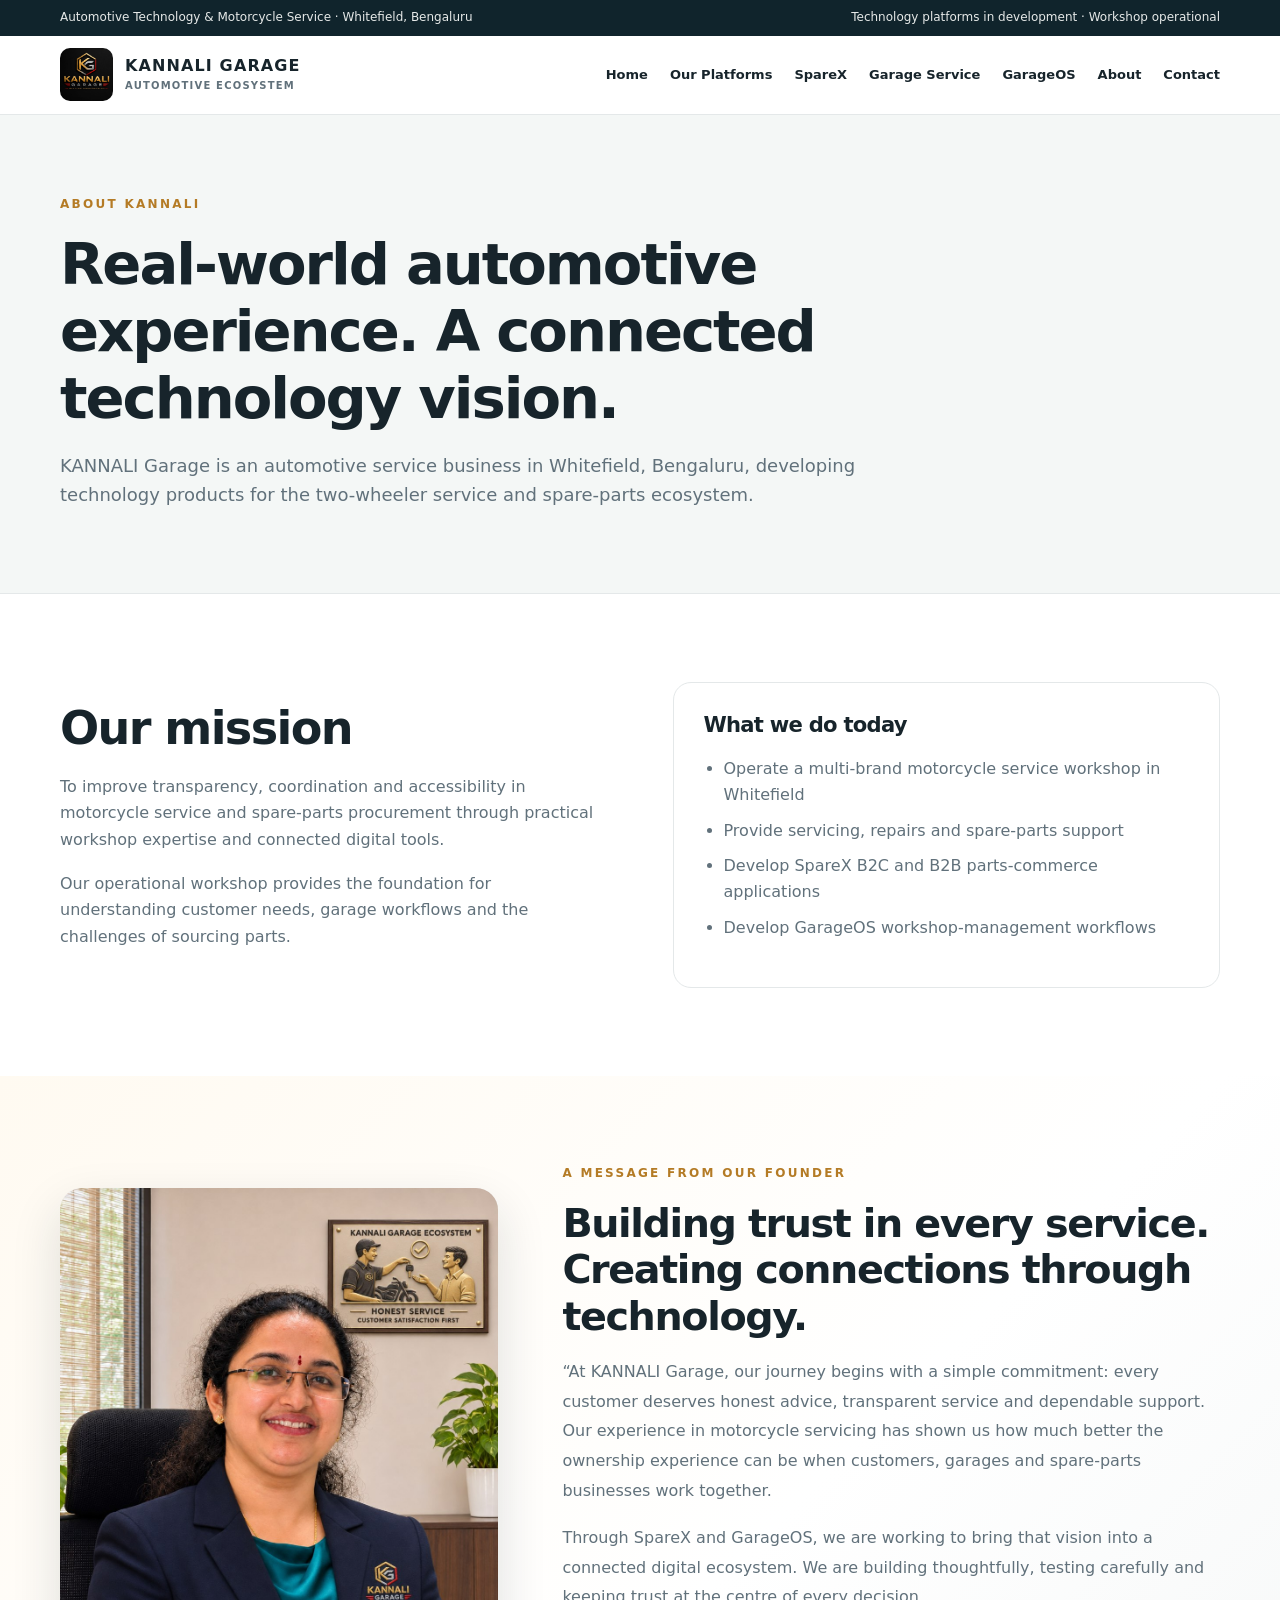
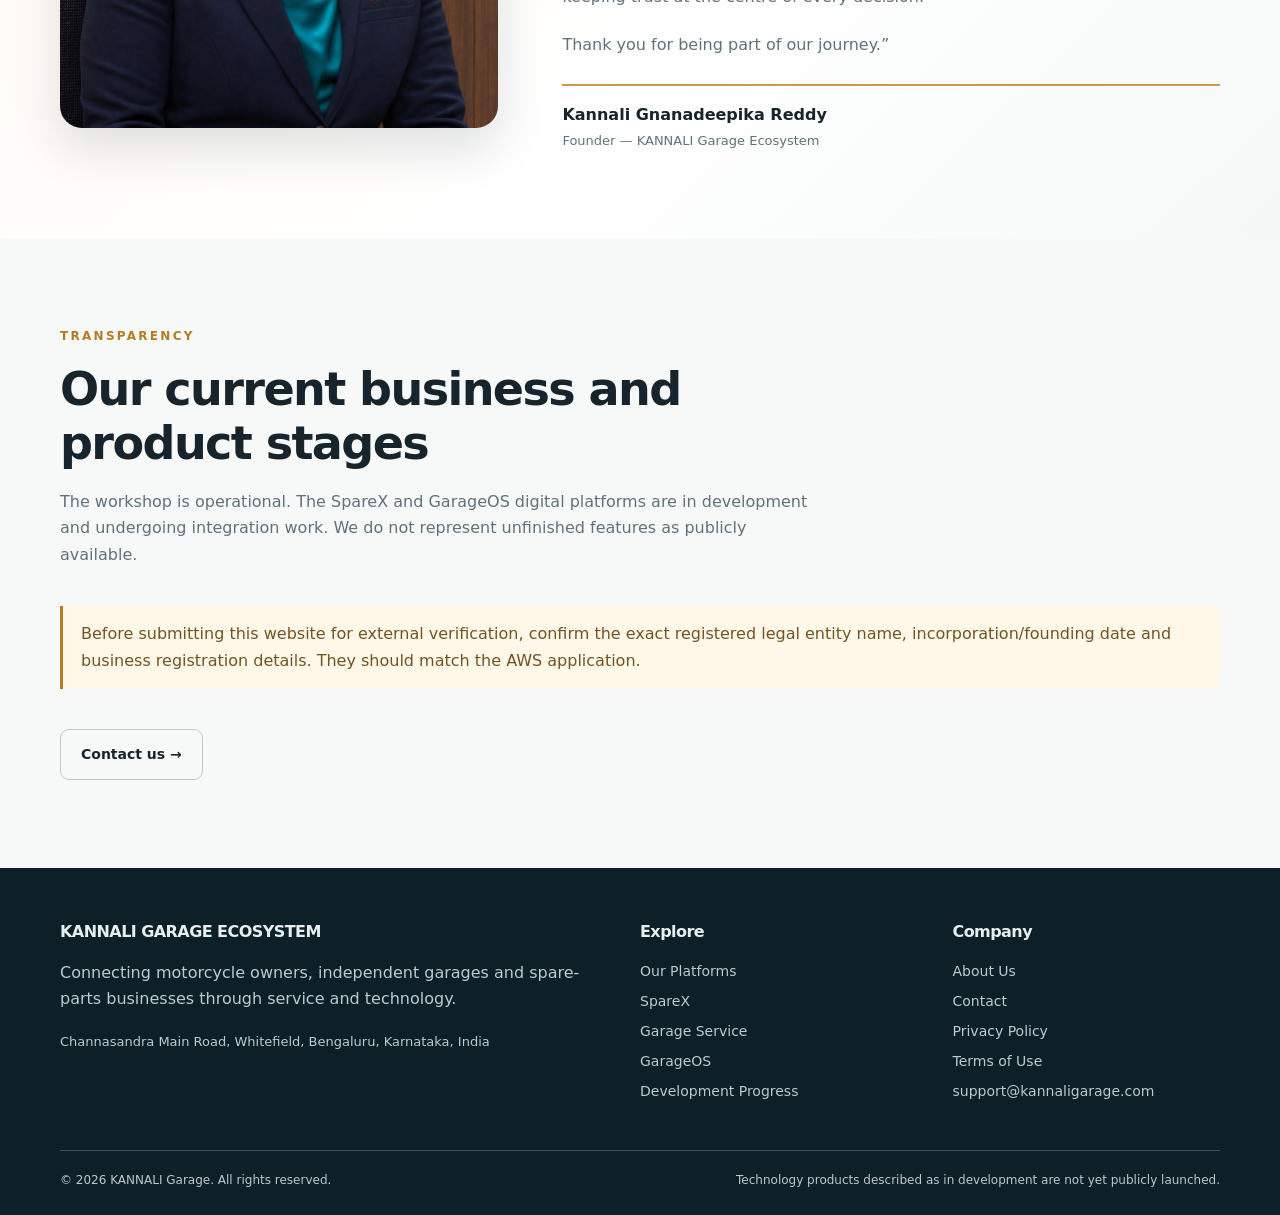
==== about.html @ 6e6c966b "Add files via upload with: KANNALI Garage V2 - Technology Ecosystem and Founder Message" ====
<!doctype html><html lang="en"><head><meta charset="utf-8"><meta name="viewport" content="width=device-width,initial-scale=1"><title>About KANNALI Garage | KANNALI Garage</title><meta name="description" content="Learn about the KANNALI Garage automotive service business and connected technology initiative."><link rel="canonical" href="https://www.kannaligarage.com/about.html"><link rel="icon" href="assets/favicon.svg" type="image/svg+xml"><link rel="stylesheet" href="style.css"><script defer src="app.js"></script></head><body><div id="site-header"></div><main><section class="page-hero"><div class="container"><div class="eyebrow">About KANNALI</div><h1>Real-world automotive experience. A connected technology vision.</h1><p>KANNALI Garage is an automotive service business in Whitefield, Bengaluru, developing technology products for the two-wheeler service and spare-parts ecosystem.</p></div></section><section class="section"><div class="container split"><div><h2>Our mission</h2><p>To improve transparency, coordination and accessibility in motorcycle service and spare-parts procurement through practical workshop expertise and connected digital tools.</p><p>Our operational workshop provides the foundation for understanding customer needs, garage workflows and the challenges of sourcing parts.</p></div><div class="panel"><h3>What we do today</h3><ul class="list"><li>Operate a multi-brand motorcycle service workshop in Whitefield</li><li>Provide servicing, repairs and spare-parts support</li><li>Develop SpareX B2C and B2B parts-commerce applications</li><li>Develop GarageOS workshop-management workflows</li></ul></div></div></section><section class="section ceo-section" aria-labelledby="ceo-title"><div class="container ceo-layout"><div class="ceo-photo"><img src="assets/ceo-portrait.jpg" alt="KANNALI Garage leadership portrait" loading="lazy"></div><div class="ceo-content"><div class="eyebrow">A Message from Our Founder</div><h2 id="ceo-title">Building trust in every service. Creating connections through technology.</h2><p class="ceo-quote">“At KANNALI Garage, our journey begins with a simple commitment: every customer deserves honest advice, transparent service and dependable support. Our experience in motorcycle servicing has shown us how much better the ownership experience can be when customers, garages and spare-parts businesses work together.</p><p class="ceo-quote">Through SpareX and GarageOS, we are working to bring that vision into a connected digital ecosystem. We are building thoughtfully, testing carefully and keeping trust at the centre of every decision.</p><p class="ceo-quote">Thank you for being part of our journey.”</p><div class="ceo-signature"><strong>Kannali Gnanadeepika Reddy</strong><span>Founder — KANNALI Garage Ecosystem</span></div></div></div></section><section class="section alt"><div class="container"><div class="section-head"><div class="eyebrow">Transparency</div><h2>Our current business and product stages</h2><p>The workshop is operational. The SpareX and GarageOS digital platforms are in development and undergoing integration work. We do not represent unfinished features as publicly available.</p></div><p class="note">Before submitting this website for external verification, confirm the exact registered legal entity name, incorporation/founding date and business registration details. They should match the AWS application.</p><a class="btn outline" href="contact.html" style="margin-top:22px">Contact us →</a></div></section></main><div id="site-footer"></div></body></html>
---- style.css ----
:root{--ink:#17242b;--muted:#61717b;--gold:#b47b25;--gold-light:#fff3da;--red:#ba3433;--line:#e4e8e9;--bg:#f7f9f9;--white:#fff;--dark:#10242c}*{box-sizing:border-box}html{scroll-behavior:smooth}body{margin:0;font:16px/1.65 system-ui,-apple-system,Segoe UI,Arial,sans-serif;color:var(--ink);background:#fff}a{color:inherit;text-decoration:none}img{max-width:100%;display:block}button{font:inherit}h1,h2,h3{line-height:1.17;letter-spacing:-.035em;margin:0 0 18px}h1{font-size:clamp(2.4rem,5.5vw,5.1rem)}h2{font-size:clamp(2rem,3.6vw,3.2rem)}h3{font-size:1.32rem}p{margin:0 0 18px;color:var(--muted)}.container{width:min(1160px,calc(100% - 40px));margin:auto}.topline{background:var(--dark);color:#e6e9e8;font-size:12px;padding:8px 0}.topline .container{display:flex;justify-content:space-between;gap:10px;flex-wrap:wrap}.header{background:#fff;position:sticky;top:0;z-index:50;border-bottom:1px solid var(--line)}.nav{display:flex;align-items:center;justify-content:space-between;gap:18px;min-height:78px}.brand{display:flex;align-items:center;gap:12px;font-weight:900;letter-spacing:.07em;line-height:1.1}.brand img{width:53px;height:53px;object-fit:cover;border-radius:10px}.brand small{font-size:10px;color:var(--muted);letter-spacing:.12em;font-weight:700}.links{display:flex;align-items:center;gap:22px;font-size:13px;font-weight:700}.links a:hover,.footer a:hover{color:var(--gold)}.nav-toggle{display:none;border:1px solid var(--line);background:#fff;padding:9px 13px;border-radius:9px}.btn{display:inline-flex;align-items:center;justify-content:center;gap:8px;border-radius:9px;padding:13px 20px;background:var(--gold);color:#fff;font-size:14px;font-weight:800;border:1px solid var(--gold);transition:transform .2s,background .2s}.btn:hover{transform:translateY(-2px);background:#94621d}.btn.outline{background:transparent;color:var(--ink);border-color:#bdc8cc}.btn.outline:hover{background:#f5f7f7}.btn.light{background:#fff;color:var(--dark);border-color:#fff}.eyebrow{text-transform:uppercase;letter-spacing:.19em;font-weight:800;font-size:12px;color:var(--gold);margin:0 0 16px}.hero{background:linear-gradient(115deg,#10242c 0%,#172f37 63%,#293c3c 100%);color:#fff;overflow:hidden}.hero .container{display:grid;grid-template-columns:1.15fr .85fr;align-items:center;gap:45px;min-height:600px;padding-top:72px;padding-bottom:72px}.hero h1{color:#fff}.hero h1 em{color:#f0c478;font-style:normal}.hero p{color:#d2dce0;font-size:18px;max-width:650px}.hero .eyebrow{color:#f2c980}.hero-actions{display:flex;gap:12px;flex-wrap:wrap;margin-top:26px}.hero-visual{background:radial-gradient(circle at 50% 40%,#38515b 0%,#1b333c 55%,#10242c 90%);border:1px solid #435962;border-radius:24px;padding:26px;box-shadow:0 30px 65px #06121855}.hero-visual img{border-radius:18px;width:100%;aspect-ratio:1;object-fit:cover}.hero-visual .label{font-size:11px;letter-spacing:.15em;text-transform:uppercase;color:#e8c482;text-align:center;margin-top:18px;font-weight:800}.pills{display:flex;gap:9px;flex-wrap:wrap;margin-top:26px}.pill{border:1px solid #587078;color:#e7eeee;border-radius:50px;padding:7px 13px;font-size:12px}.section{padding:88px 0}.section.alt{background:var(--bg)}.section-head{max-width:760px;margin-bottom:38px}.grid{display:grid;grid-template-columns:repeat(3,1fr);gap:22px}.grid.two{grid-template-columns:repeat(2,1fr)}.card{border:1px solid var(--line);background:#fff;border-radius:18px;padding:29px;box-shadow:0 12px 40px #1b303908}.card .num{font-size:12px;font-weight:900;color:var(--gold);letter-spacing:.15em}.card p{font-size:15px}.card .link{font-weight:800;font-size:14px;color:var(--gold)}.status{display:inline-block;background:#fff2da;color:#7e5213;padding:5px 11px;border-radius:30px;font-size:11px;font-weight:800;margin-bottom:18px}.status.live{background:#e7f6ee;color:#176a46}.split{display:grid;grid-template-columns:1fr 1fr;gap:65px;align-items:center}.panel{background:#fff;border:1px solid var(--line);border-radius:18px;padding:30px}.list{padding-left:20px;color:var(--muted)}.list li{margin:9px 0}.step{display:flex;gap:20px;align-items:flex-start;border-bottom:1px solid var(--line);padding:22px 0}.step strong{background:var(--gold-light);color:var(--gold);width:42px;height:42px;flex-shrink:0;border-radius:12px;display:grid;place-items:center}.step p{margin:4px 0 0}.callout{background:var(--dark);border-radius:20px;color:#fff;padding:42px;display:flex;justify-content:space-between;align-items:center;gap:20px}.callout p{color:#d0dce0}.page-hero{background:#f4f7f6;border-bottom:1px solid var(--line);padding:80px 0 65px}.page-hero h1{font-size:clamp(2.4rem,4.5vw,4.2rem);max-width:920px}.page-hero p{max-width:820px;font-size:18px}.facts{display:grid;grid-template-columns:repeat(3,1fr);gap:16px}.fact{padding:20px;background:var(--bg);border-radius:12px}.fact strong{display:block}.small{font-size:13px}.footer{background:#0e2027;color:#e8eeee;padding:55px 0 24px}.footer p,.footer a{color:#bbcbcf}.footer-grid{display:grid;grid-template-columns:2fr 1fr 1fr;gap:45px}.footer h3{font-size:16px}.footer a{display:block;margin:7px 0;font-size:14px}.footer-bottom{border-top:1px solid #3d5259;margin-top:40px;padding-top:20px;font-size:12px;color:#bdc8cd;display:flex;justify-content:space-between;gap:16px;flex-wrap:wrap}.contact-links a{display:inline-block;margin:6px 12px 6px 0;color:var(--gold);font-weight:700}.note{border-left:3px solid var(--gold);padding:15px 18px;background:#fff8e9;border-radius:0 8px 8px 0;color:#725422}.form-field{display:flex;flex-direction:column;gap:6px;margin:12px 0}.form-field input,.form-field textarea{padding:12px;border:1px solid #ccd5d8;border-radius:8px;font:inherit;width:100%}.form-field textarea{min-height:120px}.legal h2{font-size:24px;margin-top:30px}.legal p,.legal li{color:#5c6b75}.legal ul{padding-left:23px}@media(max-width:900px){.hero .container,.split{grid-template-columns:1fr}.hero-visual{max-width:440px}.links{gap:12px;font-size:12px}.grid{grid-template-columns:1fr 1fr}.footer-grid{grid-template-columns:1fr 1fr}.footer-grid>div:first-child{grid-column:1/-1}}@media(max-width:700px){.nav{min-height:68px}.nav-toggle{display:block}.links{display:none;position:absolute;left:0;right:0;top:68px;background:white;flex-direction:column;align-items:stretch;padding:20px;box-shadow:0 18px 28px #12212c1a}.links.open{display:flex}.links a{padding:7px}.hero .container{padding-top:50px;padding-bottom:50px;gap:20px;min-height:auto}.section{padding:58px 0}.grid,.grid.two,.facts,.footer-grid{grid-template-columns:1fr}.footer-grid>div:first-child{grid-column:auto}.callout{display:block;padding:28px}.card{padding:23px}.topline .container{justify-content:center;text-align:center}.page-hero{padding:58px 0 48px}}@media(prefers-reduced-motion:reduce){html{scroll-behavior:auto}.btn{transition:none}}

/* CEO message */
.ceo-section{background:linear-gradient(135deg,#fffaf1 0%,#fff 60%,#f6f8f8 100%)}
.ceo-layout{display:grid;grid-template-columns:minmax(250px,.8fr) minmax(0,1.2fr);gap:64px;align-items:center}
.ceo-photo{border-radius:22px;overflow:hidden;box-shadow:0 20px 50px #14232b24;background:#eee}
.ceo-photo img{width:100%;height:auto;max-height:540px;object-fit:cover;object-position:center 25%}
.ceo-content h2{font-size:clamp(1.9rem,3.1vw,3rem)}
.ceo-quote{font-size:16px;line-height:1.85}
.ceo-signature{margin-top:24px;padding-top:16px;border-top:2px solid #c89a49;display:flex;flex-direction:column;gap:2px}
.ceo-signature strong{font-size:16px}.ceo-signature span{font-size:13px;color:var(--muted)}
.ceo-note{margin-top:16px;font-style:italic}
@media(max-width:900px){.ceo-layout{grid-template-columns:1fr;gap:28px}.ceo-photo{max-width:460px}.ceo-photo img{max-height:480px}}
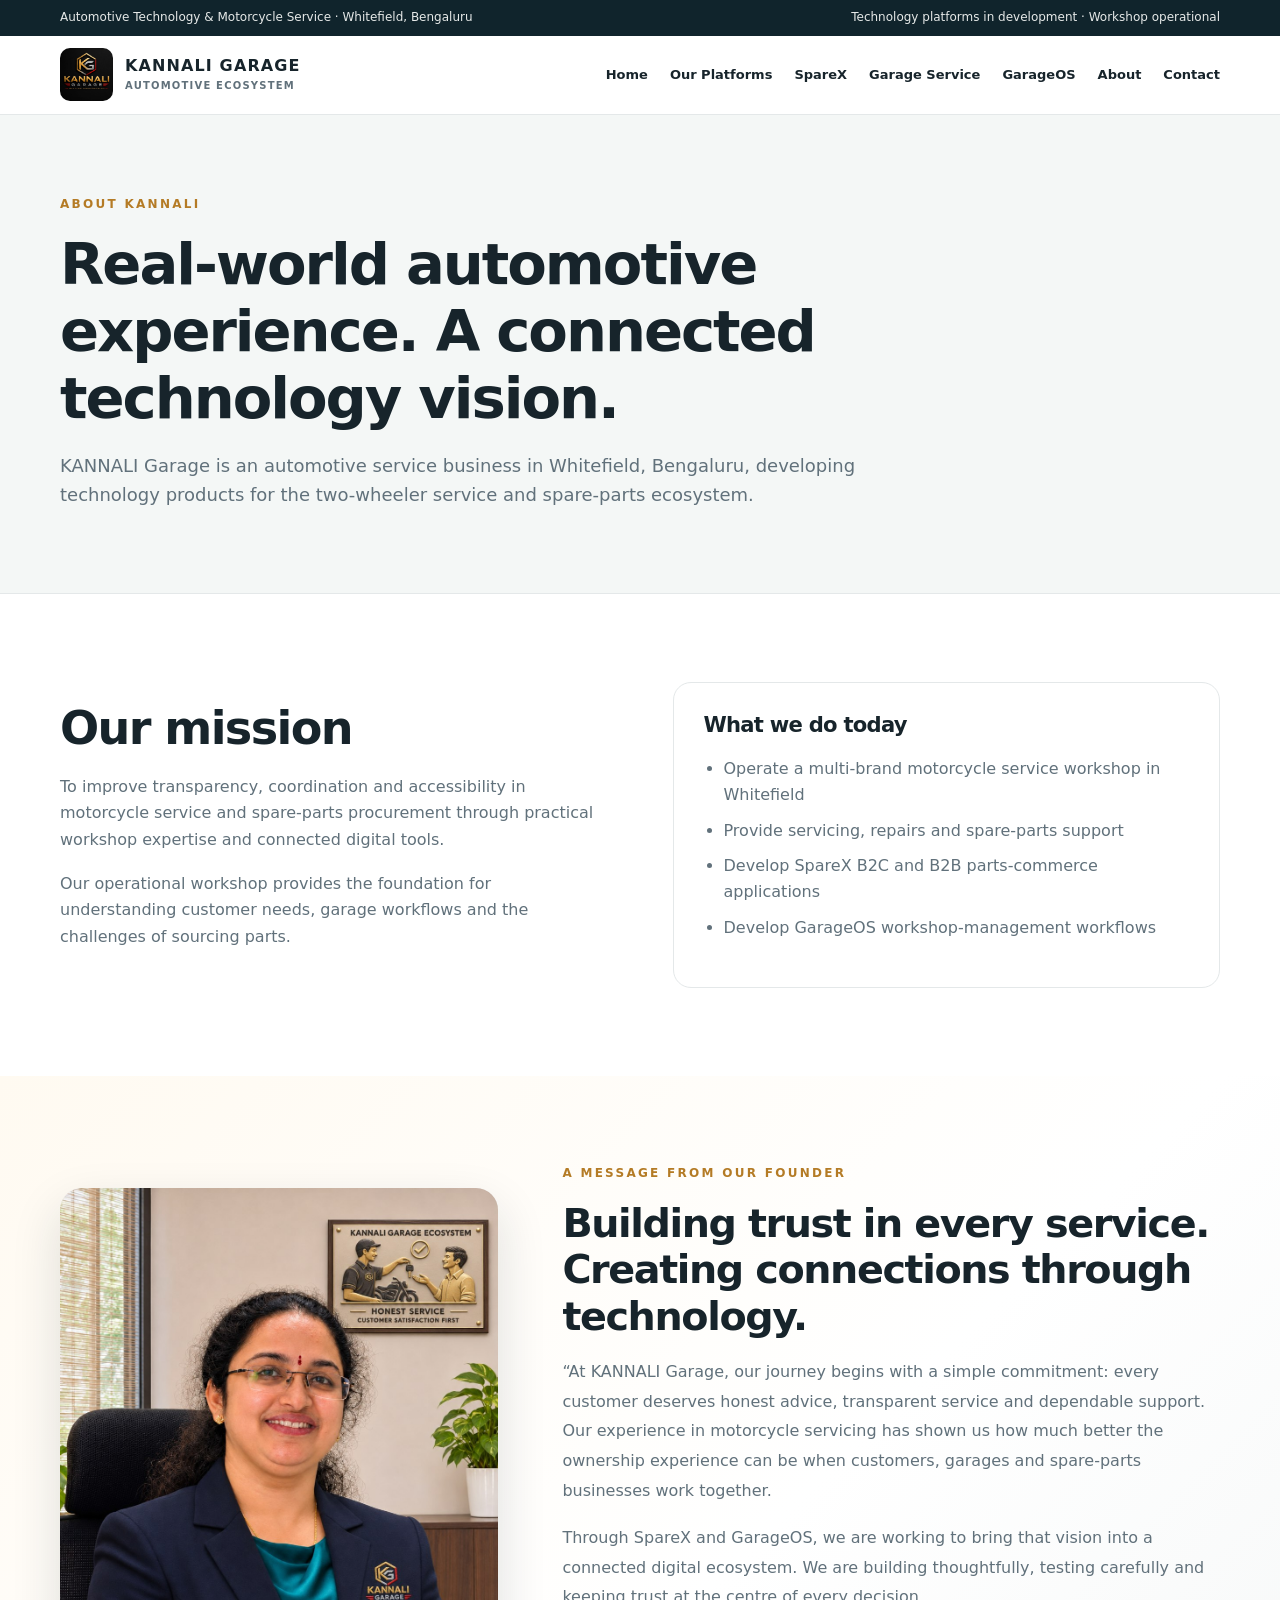
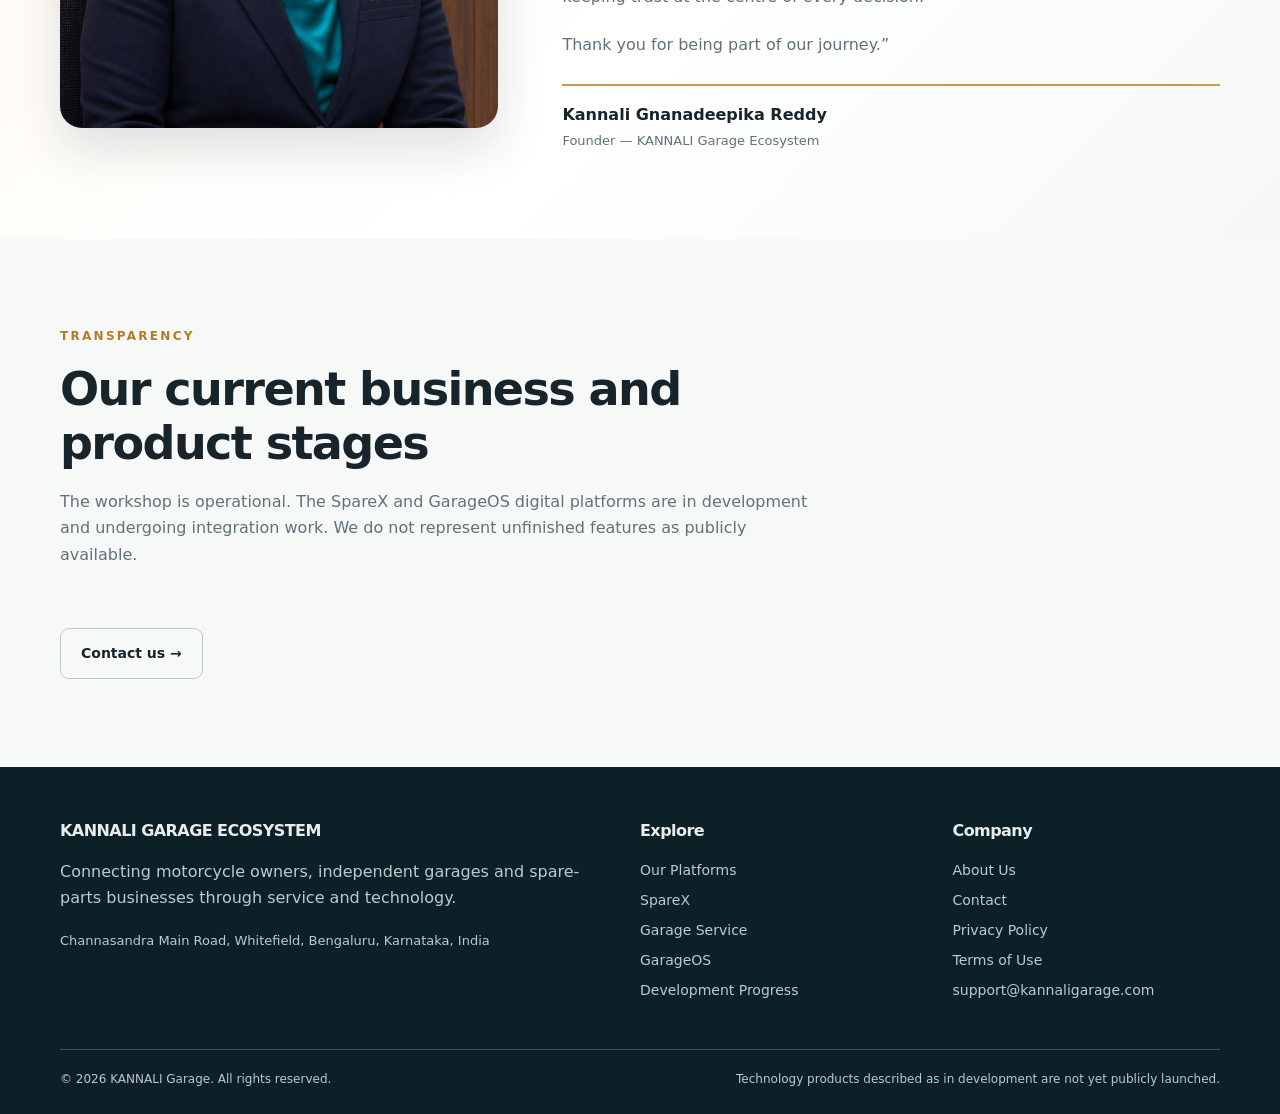
==== commit 44a3af7b: "Fix HTML encoding issues in about.html" ====
--- a/about.html
+++ b/about.html
@@ -1 +1 @@
-<!doctype html><html lang="en"><head><meta charset="utf-8"><meta name="viewport" content="width=device-width,initial-scale=1"><title>About KANNALI Garage | KANNALI Garage</title><meta name="description" content="Learn about the KANNALI Garage automotive service business and connected technology initiative."><link rel="canonical" href="https://www.kannaligarage.com/about.html"><link rel="icon" href="assets/favicon.svg" type="image/svg+xml"><link rel="stylesheet" href="style.css"><script defer src="app.js"></script></head><body><div id="site-header"></div><main><section class="page-hero"><div class="container"><div class="eyebrow">About KANNALI</div><h1>Real-world automotive experience. A connected technology vision.</h1><p>KANNALI Garage is an automotive service business in Whitefield, Bengaluru, developing technology products for the two-wheeler service and spare-parts ecosystem.</p></div></section><section class="section"><div class="container split"><div><h2>Our mission</h2><p>To improve transparency, coordination and accessibility in motorcycle service and spare-parts procurement through practical workshop expertise and connected digital tools.</p><p>Our operational workshop provides the foundation for understanding customer needs, garage workflows and the challenges of sourcing parts.</p></div><div class="panel"><h3>What we do today</h3><ul class="list"><li>Operate a multi-brand motorcycle service workshop in Whitefield</li><li>Provide servicing, repairs and spare-parts support</li><li>Develop SpareX B2C and B2B parts-commerce applications</li><li>Develop GarageOS workshop-management workflows</li></ul></div></div></section><section class="section ceo-section" aria-labelledby="ceo-title"><div class="container ceo-layout"><div class="ceo-photo"><img src="assets/ceo-portrait.jpg" alt="KANNALI Garage leadership portrait" loading="lazy"></div><div class="ceo-content"><div class="eyebrow">A Message from Our Founder</div><h2 id="ceo-title">Building trust in every service. Creating connections through technology.</h2><p class="ceo-quote">“At KANNALI Garage, our journey begins with a simple commitment: every customer deserves honest advice, transparent service and dependable support. Our experience in motorcycle servicing has shown us how much better the ownership experience can be when customers, garages and spare-parts businesses work together.</p><p class="ceo-quote">Through SpareX and GarageOS, we are working to bring that vision into a connected digital ecosystem. We are building thoughtfully, testing carefully and keeping trust at the centre of every decision.</p><p class="ceo-quote">Thank you for being part of our journey.”</p><div class="ceo-signature"><strong>Kannali Gnanadeepika Reddy</strong><span>Founder — KANNALI Garage Ecosystem</span></div></div></div></section><section class="section alt"><div class="container"><div class="section-head"><div class="eyebrow">Transparency</div><h2>Our current business and product stages</h2><p>The workshop is operational. The SpareX and GarageOS digital platforms are in development and undergoing integration work. We do not represent unfinished features as publicly available.</p></div><p class="note">Before submitting this website for external verification, confirm the exact registered legal entity name, incorporation/founding date and business registration details. They should match the AWS application.</p><a class="btn outline" href="contact.html" style="margin-top:22px">Contact us →</a></div></section></main><div id="site-footer"></div></body></html>+<!doctype html><html lang="en"><head><meta charset="utf-8"><meta name="viewport" content="width=device-width,initial-scale=1"><title>About KANNALI Garage | KANNALI Garage</title><meta name="description" content="Learn about the KANNALI Garage automotive service business and connected technology initiative."><link rel="canonical" href="https://www.kannaligarage.com/about.html"><link rel="icon" href="assets/favicon.svg" type="image/svg+xml"><link rel="stylesheet" href="style.css"><script defer src="app.js"></script></head><body><div id="site-header"></div><main><section class="page-hero"><div class="container"><div class="eyebrow">About KANNALI</div><h1>Real-world automotive experience. A connected technology vision.</h1><p>KANNALI Garage is an automotive service business in Whitefield, Bengaluru, developing technology products for the two-wheeler service and spare-parts ecosystem.</p></div></section><section class="section"><div class="container split"><div><h2>Our mission</h2><p>To improve transparency, coordination and accessibility in motorcycle service and spare-parts procurement through practical workshop expertise and connected digital tools.</p><p>Our operational workshop provides the foundation for understanding customer needs, garage workflows and the challenges of sourcing parts.</p></div><div class="panel"><h3>What we do today</h3><ul class="list"><li>Operate a multi-brand motorcycle service workshop in Whitefield</li><li>Provide servicing, repairs and spare-parts support</li><li>Develop SpareX B2C and B2B parts-commerce applications</li><li>Develop GarageOS workshop-management workflows</li></ul></div></div></section><section class="section ceo-section" aria-labelledby="ceo-title"><div class="container ceo-layout"><div class="ceo-photo"><img src="assets/ceo-portrait.jpg" alt="KANNALI Garage leadership portrait" loading="lazy"></div><div class="ceo-content"><div class="eyebrow">A Message from Our Founder</div><h2 id="ceo-title">Building trust in every service. Creating connections through technology.</h2><p class="ceo-quote">“At KANNALI Garage, our journey begins with a simple commitment: every customer deserves honest advice, transparent service and dependable support. Our experience in motorcycle servicing has shown us how much better the ownership experience can be when customers, garages and spare-parts businesses work together.</p><p class="ceo-quote">Through SpareX and GarageOS, we are working to bring that vision into a connected digital ecosystem. We are building thoughtfully, testing carefully and keeping trust at the centre of every decision.</p><p class="ceo-quote">Thank you for being part of our journey.”</p><div class="ceo-signature"><strong>Kannali Gnanadeepika Reddy</strong><span>Founder — KANNALI Garage Ecosystem</span></div></div></div></section><section class="section alt"><div class="container"><div class="section-head"><div class="eyebrow">Transparency</div><h2>Our current business and product stages</h2><p>The workshop is operational. The SpareX and GarageOS digital platforms are in development and undergoing integration work. We do not represent unfinished features as publicly available.</p></div><a class="btn outline" href="contact.html" style="margin-top:22px">Contact us →</a></div></section></main><div id="site-footer"></div></body></html>
